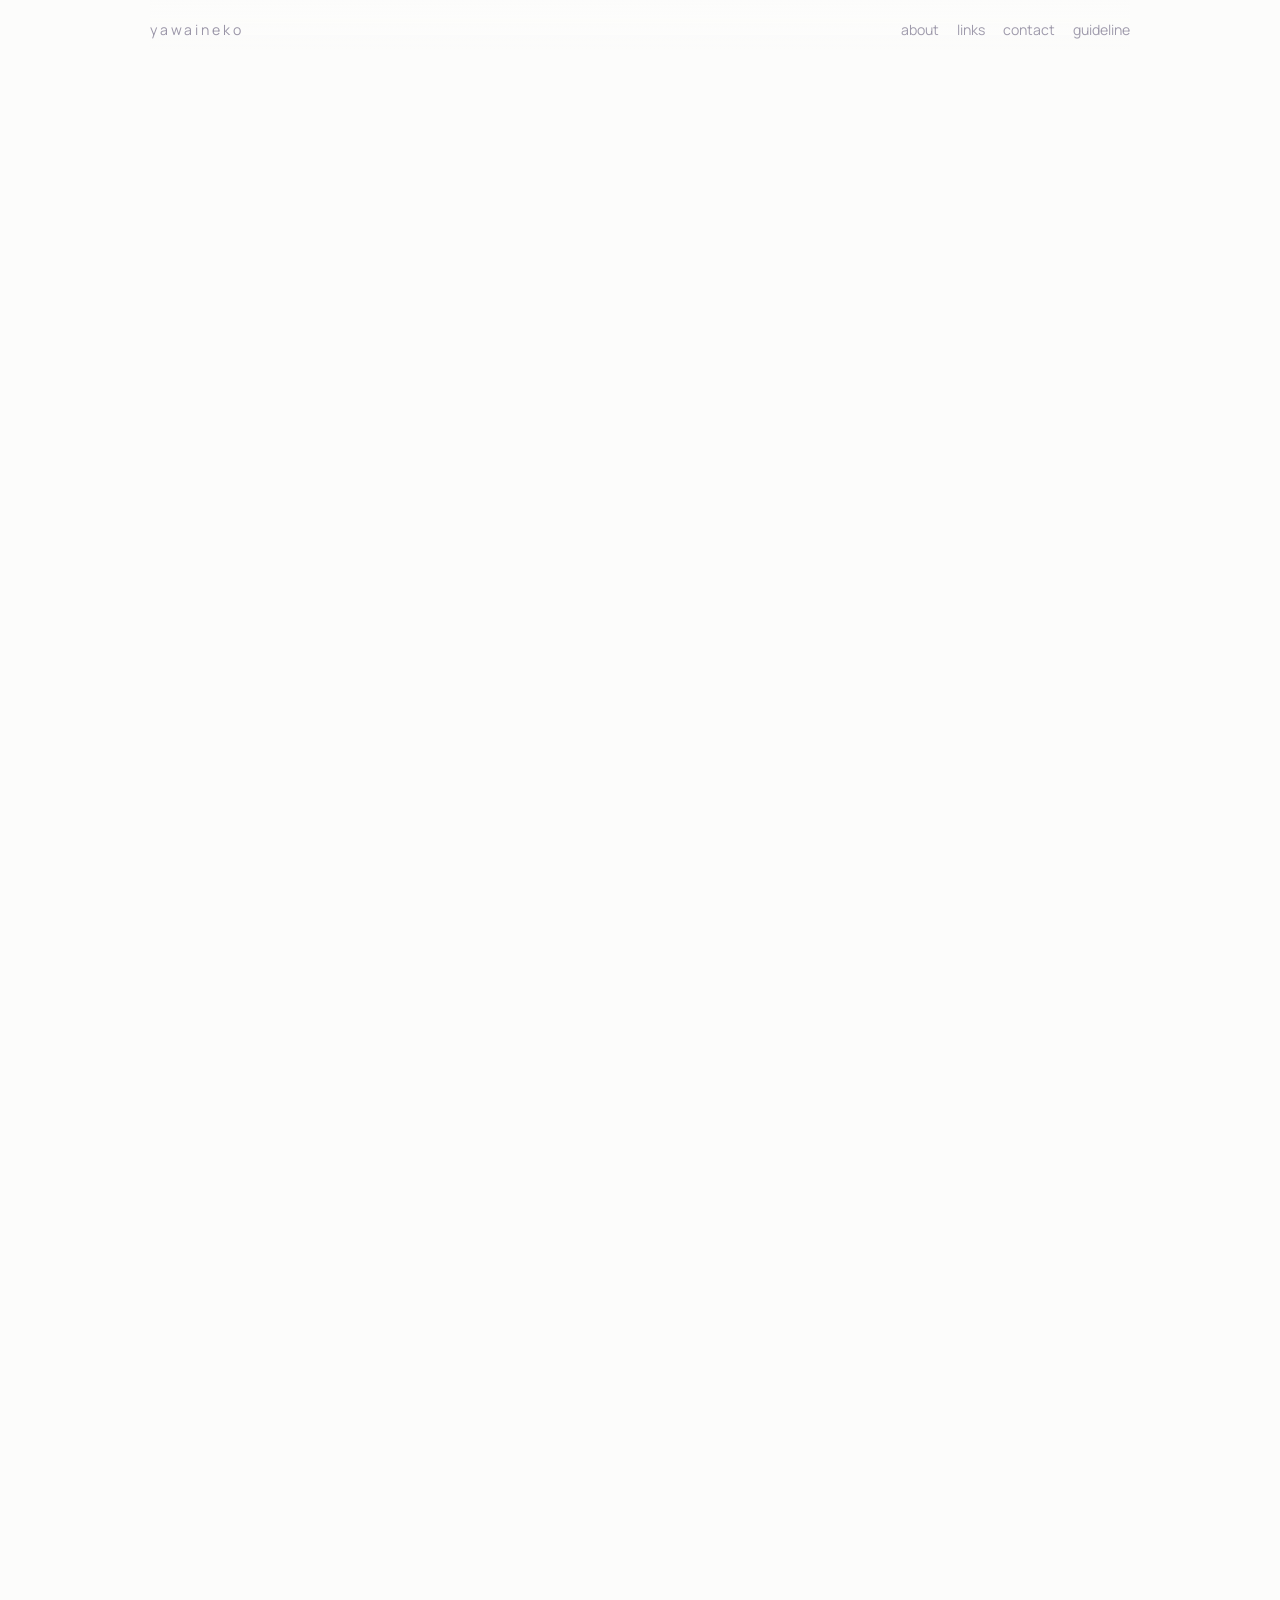
==== index.html @ 75b7432b "Add Google Form contact section" ====
<!DOCTYPE html>
<html lang="ja">
  <head>
    <meta charset="UTF-8" />
    <meta name="viewport" content="width=device-width, initial-scale=1.0" />
    <title>やわいねこ</title>
    <meta
      name="description"
      content="やわいねこの記録を静かにまとめた、白い余白のある個人サイト。"
    />
    <link rel="preconnect" href="https://fonts.googleapis.com" />
    <link rel="preconnect" href="https://fonts.gstatic.com" crossorigin />
    <link
      href="https://fonts.googleapis.com/css2?family=Zen+Old+Mincho:wght@400;500;700&family=Manrope:wght@400;500;700&display=swap"
      rel="stylesheet"
    />
    <link rel="stylesheet" href="styles.css" />
  </head>
  <body>
    <header class="site-header">
      <a class="site-title" href="#top">yawaineko</a>
      <button
        class="menu-toggle"
        type="button"
        aria-expanded="false"
        aria-controls="site-nav"
      >
        menu
      </button>
      <nav id="site-nav" class="site-nav" aria-label="ページ内リンク">
        <a href="#about">about</a>
        <a href="#links">links</a>
        <a href="#contact">contact</a>
        <a href="#guideline">guideline</a>
      </nav>
    </header>

    <main id="top" class="page">
      <section class="hero section">
        <div class="scene-card scene-card-large" data-reveal>
          <img
            class="scene-photo"
            src="assets/scene-vertical.png"
            alt="やわらかな白い庭の風景"
          />
          <div class="scene-overlay"></div>
          <p class="scene-copy scene-copy-main">やわらかなばしょ</p>
        </div>
        <p class="handle" data-reveal>@yawaineko</p>
      </section>

      <section id="about" class="section poem-layout">
        <div class="poem-row poem-row-top" data-reveal>
          <div class="mini-scene mini-scene-left">
            <img
              class="mini-photo"
              src="assets/scene-door.png"
              alt="木漏れ日が差し込む白い壁と扉"
            />
            <div class="mini-overlay"></div>
          </div>
          <p class="poem">
            こもれびがほほえむ ,
            <br />
            そんなばしょ .
          </p>
        </div>

        <div class="poem-row poem-row-bottom" data-reveal>
          <p class="poem">
            わたし , やわいは ,
            <br />
            ここにいます .
          </p>
          <div class="mini-scene mini-scene-right">
            <img
              class="mini-photo"
              src="assets/scene-wide.png"
              alt="木と白い中庭の風景"
            />
            <div class="mini-overlay"></div>
          </div>
        </div>
      </section>

      <section id="links" class="section links-section" data-reveal>
        <div class="link-column">
          <a href="https://x.com/yawaineko" target="_blank" rel="noreferrer">x</a>
          <a href="https://www.youtube.com/@yawaineko" target="_blank" rel="noreferrer">youtube</a>
          <a href="https://instagram.com/yawaineko" target="_blank" rel="noreferrer">instaglam</a>
          <a href="https://yawaineko.booth.pm/" target="_blank" rel="noreferrer">booth</a>
          <a href="https://yawaineko.fanbox.cc/" target="_blank" rel="noreferrer">fanbox</a>
        </div>

        <div class="statement">
          <p>
            いろいろなばしょで , わたしをきろくしていま
            <br />
            す .
          </p>
          <p>
            わたしがわたしを , わすれないように
            <br />
            あなたがわたしを , わすれないように
          </p>
        </div>
      </section>

      <section class="section quote-section" data-reveal>
        <p class="quote">「 こもれびにさく , いちりんのおはな 」</p>
      </section>

      <section id="contact" class="section contact-section" data-reveal>
        <h2 class="section-label">おといあわせ</h2>
        <div class="contact-box">
          <p>
            ご連絡はメールまたは各SNSのDM、または下のフォームからどうぞ.
            <br />
            Google フォームへ移動して、そのまま送信できます.
          </p>
          <a class="contact-link" href="mailto:hello@example.com">hello@example.com</a>
          <a
            class="contact-link contact-form-link"
            href="https://docs.google.com/forms/d/e/1FAIpQLSdICgJAaA1QZFi_UWdiueNDUheqsdkQ6C7CLD-NmZJo9OWObw/viewform"
            target="_blank"
            rel="noreferrer"
          >
            お問い合わせフォームをひらく
          </a>
        </div>
      </section>

      <section id="guideline" class="section guideline-section" data-reveal>
        <h2 class="section-label">がいどらいん</h2>
        <div class="guideline-copy">
          <p>
            ・x , youtube , やわらかなあとりえ等やわいがインタ - ネットに投稿する
            <br />
            写真 , 動画 , イラスト , その他全ての記録は、その場所だけの秘密にしてください .
            <br />
            （ いいもの . x のリポスト , youtube のリンク共有等
            <br />
            だめなもの . 許可なく使用 , 転載 , 加工 , 配布 , ai 学習等 ）
          </p>

          <p>
            ・非営利目的に限り , やわいに関する二次創作ができます .
            <br />
            ただし , 著しくイメージを下げるもの , 公序良俗に反するもの ,
            <br />
            第三者の権利を侵害するもの , 宗教関連 , 政治的関連のもの ,
            <br />
            成人向けのものに関しては公開禁止です .
          </p>
        </div>
        <p class="handle">@yawaineko</p>
      </section>
    </main>

    <script src="script.js"></script>
  </body>
</html>
---- styles.css ----
:root {
  --bg: #fcfcfb;
  --text: #8f8a9e;
  --text-strong: #746f86;
  --line: rgba(143, 138, 158, 0.18);
  --shadow: 0 12px 40px rgba(170, 170, 170, 0.08);
  --sand: #ece9e1;
  --stone: #d8d5cf;
  --soft-green: #aeb9ac;
  --light: rgba(255, 250, 240, 0.85);
  --section-space: 112px;
  --hero-photo-width: 300px;
  --mini-photo-left-width: 250px;
  --mini-photo-right-width: 300px;
  --font-size-ui: 0.88rem;
  --font-size-body: 0.98rem;
  --font-size-title: 1.12rem;
}

* {
  box-sizing: border-box;
}

html {
  scroll-behavior: smooth;
}

body {
  margin: 0;
  background: var(--bg);
  color: var(--text);
  font-family: "Kosugi Maru", sans-serif;
  font-weight: 400;
  -webkit-font-smoothing: antialiased;
  -moz-osx-font-smoothing: grayscale;
  text-rendering: optimizeLegibility;
  font-size: 15px;
}

a {
  color: inherit;
}

.site-header {
  position: sticky;
  top: 0;
  z-index: 20;
  display: flex;
  align-items: center;
  justify-content: space-between;
  gap: 20px;
  width: min(100% - 32px, 980px);
  margin: 0 auto;
  padding: 20px 0 14px;
  background: linear-gradient(180deg, rgba(252, 252, 251, 0.96), rgba(252, 252, 251, 0.72), transparent);
}

.site-title {
  font-family: "Manrope", sans-serif;
  font-size: var(--font-size-ui);
  font-weight: 400;
  letter-spacing: 0.2em;
  text-decoration: none;
  text-transform: lowercase;
  opacity: 0.9;
}

.menu-toggle {
  display: none;
  padding: 8px 12px;
  border: 1px solid var(--line);
  border-radius: 999px;
  background: rgba(255, 255, 255, 0.88);
  color: var(--text-strong);
  font-family: "Manrope", sans-serif;
}

.site-nav {
  display: flex;
  gap: 18px;
  font-family: "Manrope", sans-serif;
  font-size: var(--font-size-ui);
  font-weight: 400;
}

.site-nav a {
  text-decoration: none;
  opacity: 0.86;
}

.site-nav a:hover,
.site-nav a:focus-visible,
.contact-link:hover,
.contact-link:focus-visible,
.link-column a:hover,
.link-column a:focus-visible {
  opacity: 1;
  text-decoration: underline;
  text-underline-offset: 0.18em;
}

.page {
  width: min(100% - 36px, 760px);
  margin: 0 auto;
  padding-bottom: 280px;
}

.section {
  padding: 240px 0;
}

.hero {
  padding-top: 140px;
  text-align: center;
}

.scene-card {
  position: relative;
  overflow: hidden;
  margin: 0 auto;
  background: #f4f4f1;
  box-shadow: var(--shadow);
}

.scene-card-large {
  width: min(100%, var(--hero-photo-width));
  aspect-ratio: 3 / 5;
}

.scene-photo,
.mini-photo {
  display: block;
  width: 100%;
  height: 100%;
  object-fit: cover;
  object-position: center;
  filter: saturate(0.92) brightness(1.04);
}

.scene-photo {
  object-position: center top;
}

.scene-overlay,
.mini-overlay {
  position: absolute;
  inset: 0;
  pointer-events: none;
  background:
    linear-gradient(180deg, rgba(255, 255, 255, 0.1), rgba(255, 255, 255, 0.02) 38%, rgba(255, 255, 255, 0.12) 100%),
    radial-gradient(circle at 50% 14%, rgba(255, 255, 255, 0.34), transparent 32%);
}

.scene-copy {
  position: absolute;
  margin: 0;
  color: #6f6a7d;
  letter-spacing: 0.08em;
  text-shadow: 0 2px 18px rgba(255, 255, 255, 0.9);
}

.scene-copy-main {
  top: 24%;
  left: 50%;
  transform: translate(-50%, -50%);
  font-size: 1rem;
  white-space: nowrap;
}

.handle {
  margin: 12px 0 0;
  font-family: "Manrope", sans-serif;
  font-size: 0.82rem;
  color: #9a93ab;
  text-align: center;
}

.poem-layout {
  display: grid;
  gap: 260px;
}

.poem-row {
  display: grid;
  align-items: center;
}

.poem-row-top {
  grid-template-columns: 430px 1fr;
  gap: 26px;
  justify-content: start;
}

.poem-row-bottom {
  grid-template-columns: 1fr 430px;
  gap: 34px;
  justify-content: end;
}

.poem {
  margin: 0;
  text-align: center;
  font-size: 1.16rem;
  line-height: 1.95;
  color: var(--text-strong);
  white-space: nowrap;
}

.poem-row-top .poem {
  align-self: start;
  padding-top: 8px;
}

.poem-row-bottom .poem {
  justify-self: center;
}

.mini-scene {
  position: relative;
  overflow: hidden;
  min-height: 230px;
  background: #f5f5f3;
  box-shadow: var(--shadow);
}

.mini-scene-left {
  width: 430px;
  min-height: 255px;
}

.mini-scene-right {
  width: 430px;
  min-height: 250px;
  justify-self: start;
}

.mini-photo {
  position: absolute;
  inset: 0;
}

.mini-scene-left .mini-photo {
  object-position: center;
}

.mini-scene-right .mini-photo {
  object-position: center 42%;
}

.links-section {
  text-align: center;
}

.link-column {
  display: inline-grid;
  gap: 18px;
  margin-bottom: 240px;
}

.link-column a {
  font-size: 1rem;
  font-weight: 400;
  line-height: 1.4;
  text-decoration: underline;
  text-underline-offset: 0.16em;
}

.statement {
  display: grid;
  gap: 156px;
  justify-items: center;
}

.statement p,
.quote,
.section-label,
.guideline-copy,
.contact-box {
  color: var(--text-strong);
}

.statement p {
  margin: 0;
  font-size: 1rem;
  font-weight: 400;
  line-height: 1.86;
  text-align: center;
}

.quote-section {
  min-height: 680px;
  display: grid;
  place-items: center;
}

.quote {
  margin: 0;
  font-size: 1rem;
  font-weight: 400;
  text-align: center;
}

.contact-section,
.guideline-section {
  text-align: center;
}

.section-label {
  margin: 0 0 120px;
  font-size: 1rem;
  font-weight: 400;
}

.contact-box {
  display: grid;
  gap: 52px;
  max-width: 420px;
  margin: 0 auto;
  font-size: var(--font-size-body);
  line-height: 2;
}

.contact-link {
  font-family: "Manrope", sans-serif;
  font-size: 0.88rem;
  font-weight: 400;
}

.contact-form-link {
  display: inline-block;
  text-decoration: underline;
  text-underline-offset: 0.18em;
}

.guideline-copy {
  max-width: 680px;
  margin: 0 auto 280px;
  font-size: var(--font-size-body);
  line-height: 1.82;
  text-align: center;
  opacity: 0.92;
}

.guideline-copy p {
  margin: 0 0 82px;
}

[data-reveal] {
  opacity: 0;
  transform: translateY(22px);
  transition: opacity 560ms ease, transform 560ms ease;
}

[data-reveal].is-visible {
  opacity: 1;
  transform: translateY(0);
}

@media (max-width: 760px) {
  :root {
    --section-space: 78px;
    --hero-photo-width: 270px;
    --mini-photo-left-width: 240px;
    --mini-photo-right-width: 280px;
  }

  .site-header {
    width: min(100% - 24px, 980px);
    padding-top: 14px;
  }

  .menu-toggle {
    display: inline-flex;
    align-items: center;
    justify-content: center;
  }

  .site-nav {
    position: absolute;
    top: calc(100% - 4px);
    right: 0;
    display: none;
    min-width: 180px;
    padding: 14px;
    border: 1px solid var(--line);
    border-radius: 18px;
    background: rgba(255, 255, 255, 0.95);
    box-shadow: var(--shadow);
    flex-direction: column;
    text-align: right;
  }

  .site-nav.is-open {
    display: flex;
  }

  .page {
    width: min(100% - 24px, 500px);
  }

  .section {
    padding: 180px 0;
  }

  .poem-row,
  .poem-row-top,
  .poem-row-bottom {
    grid-template-columns: 1fr;
    justify-items: center;
  }

  .poem-row-top,
  .poem-row-bottom {
    gap: 96px;
  }

  .poem {
    font-size: var(--font-size-title);
    line-height: 1.96;
    white-space: normal;
  }

  .poem-row-top,
  .poem-row-bottom {
    grid-template-columns: 1fr;
    justify-content: center;
  }

  .mini-scene-left,
  .mini-scene-right {
    width: min(100%, 340px);
    min-height: 210px;
  }

  .mini-scene-right {
    justify-self: center;
  }

  .guideline-copy {
    max-width: 520px;
    font-size: var(--font-size-body);
    line-height: 1.9;
  }

  .link-column {
    margin-bottom: 180px;
  }
}
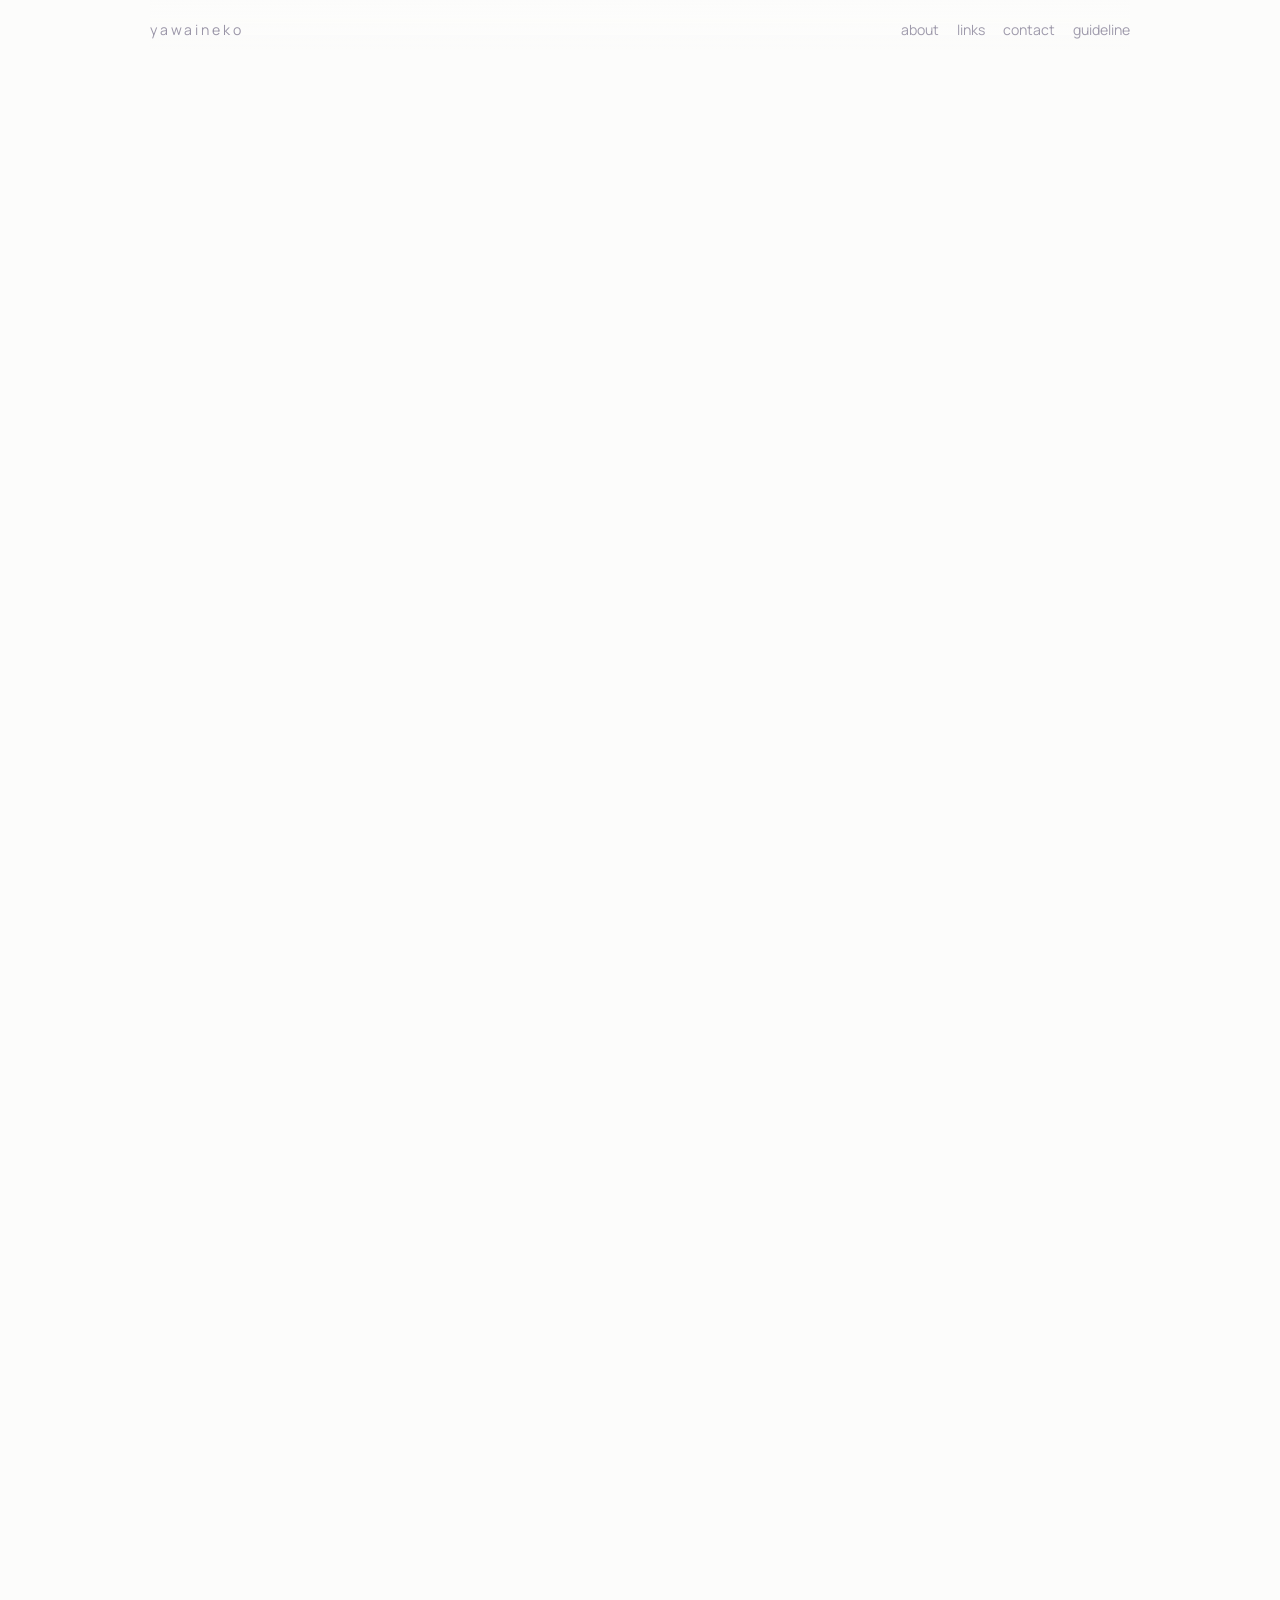
==== commit 8362ca80: "Update contact copy" ====
--- a/index.html
+++ b/index.html
@@ -114,18 +114,15 @@
         <h2 class="section-label">おといあわせ</h2>
         <div class="contact-box">
           <p>
-            ご連絡はメールまたは各SNSのDM、または下のフォームからどうぞ.
-            <br />
-            Google フォームへ移動して、そのまま送信できます.
+            おしごとのごいらい , ごそうだんは , 下のgoogle フォ - ムに入力 , 送信をおねがいします .
           </p>
-          <a class="contact-link" href="mailto:hello@example.com">hello@example.com</a>
           <a
             class="contact-link contact-form-link"
             href="https://docs.google.com/forms/d/e/1FAIpQLSdICgJAaA1QZFi_UWdiueNDUheqsdkQ6C7CLD-NmZJo9OWObw/viewform"
             target="_blank"
             rel="noreferrer"
           >
-            お問い合わせフォームをひらく
+            おといあわせはこちら
           </a>
         </div>
       </section>
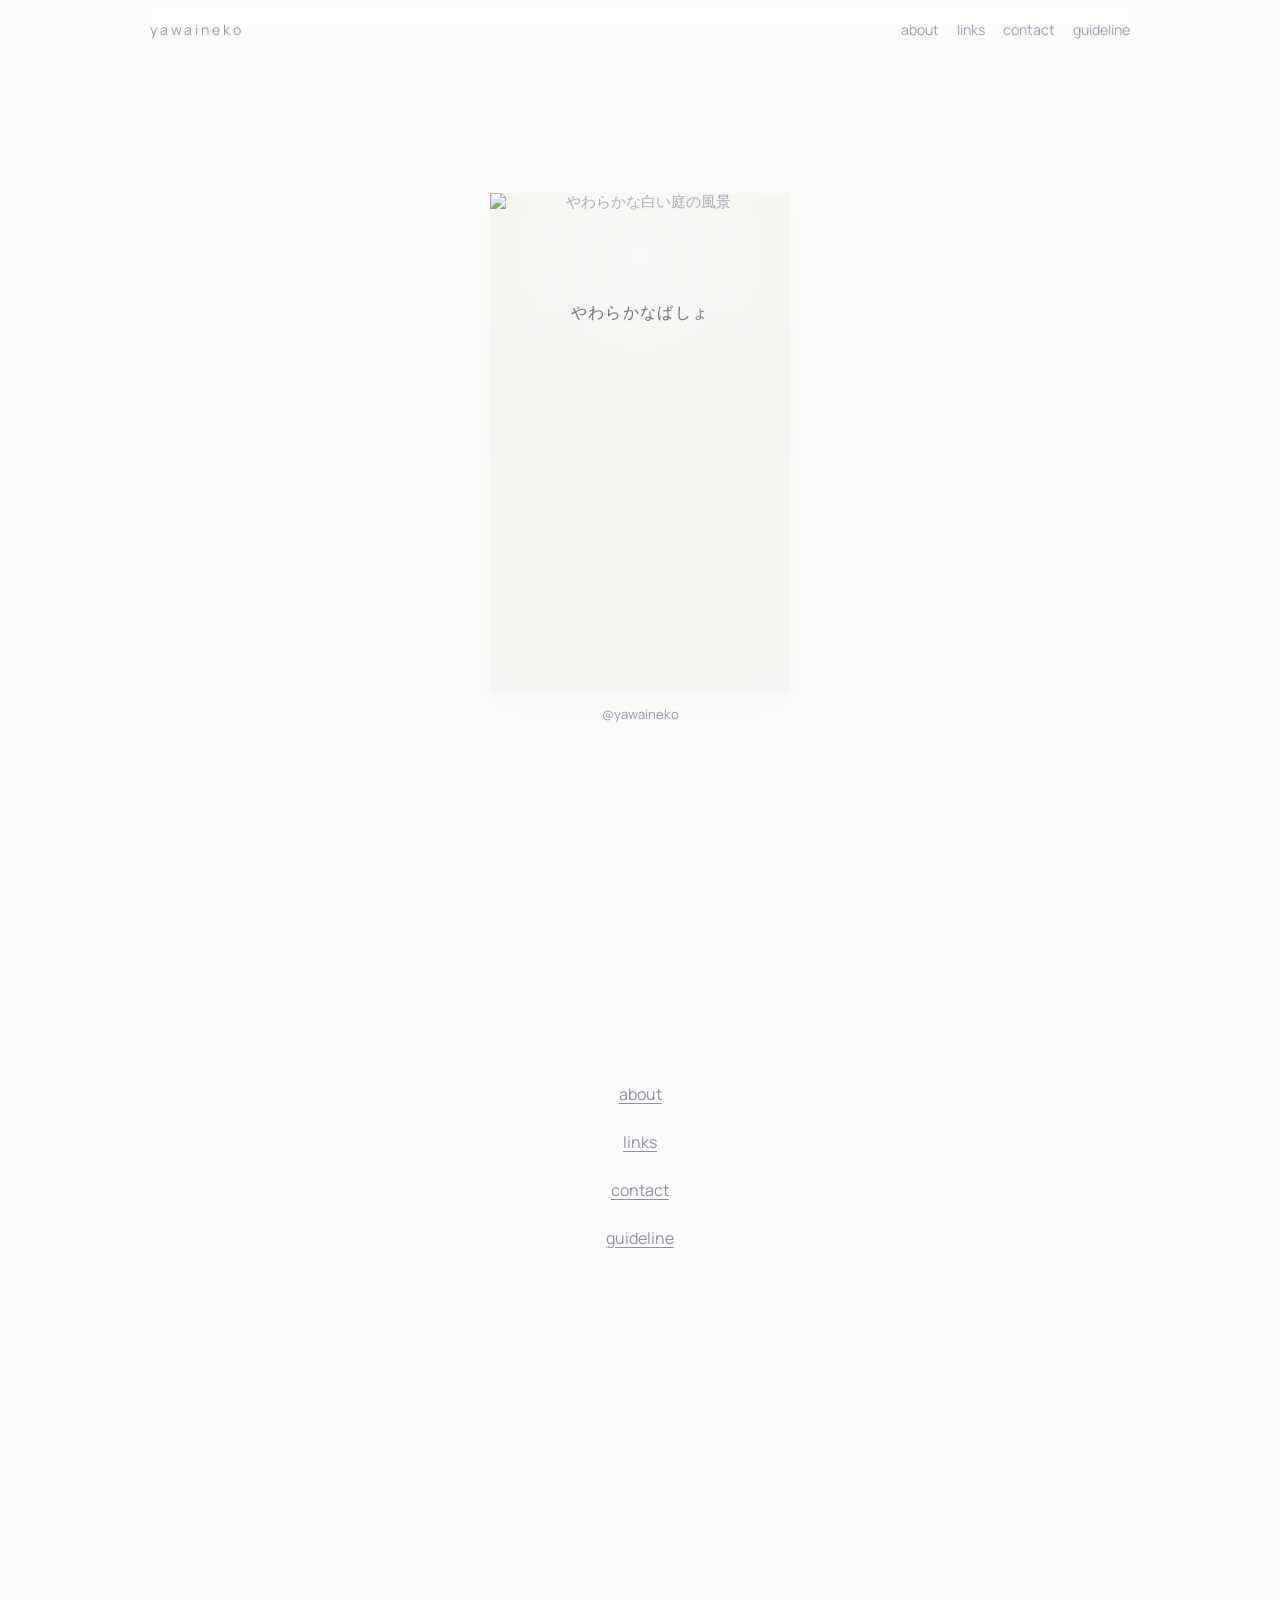
==== commit a0219945: "Use clean URLs for subpages" ====
--- a/index.html
+++ b/index.html
@@ -3,7 +3,7 @@
   <head>
     <meta charset="UTF-8" />
     <meta name="viewport" content="width=device-width, initial-scale=1.0" />
-    <title>やわいねこ</title>
+    <title>やわらかなばしょ</title>
     <meta
       name="description"
       content="やわいねこの記録を静かにまとめた、白い余白のある個人サイト。"
@@ -11,14 +11,14 @@
     <link rel="preconnect" href="https://fonts.googleapis.com" />
     <link rel="preconnect" href="https://fonts.gstatic.com" crossorigin />
     <link
-      href="https://fonts.googleapis.com/css2?family=Zen+Old+Mincho:wght@400;500;700&family=Manrope:wght@400;500;700&display=swap"
+      href="https://fonts.googleapis.com/css2?family=Kosugi+Maru&family=Manrope:wght@400;500;700&display=swap"
       rel="stylesheet"
     />
     <link rel="stylesheet" href="styles.css" />
   </head>
   <body>
     <header class="site-header">
-      <a class="site-title" href="#top">yawaineko</a>
+      <a class="site-title" href="/">yawaineko</a>
       <button
         class="menu-toggle"
         type="button"
@@ -28,14 +28,14 @@
         menu
       </button>
       <nav id="site-nav" class="site-nav" aria-label="ページ内リンク">
-        <a href="#about">about</a>
-        <a href="#links">links</a>
-        <a href="#contact">contact</a>
-        <a href="#guideline">guideline</a>
+        <a href="/about/">about</a>
+        <a href="/links/">links</a>
+        <a href="/contact/">contact</a>
+        <a href="/guideline/">guideline</a>
       </nav>
     </header>
 
-    <main id="top" class="page">
+    <main class="page home-page">
       <section class="hero section">
         <div class="scene-card scene-card-large" data-reveal>
           <img
@@ -49,108 +49,13 @@
         <p class="handle" data-reveal>@yawaineko</p>
       </section>
 
-      <section id="about" class="section poem-layout">
-        <div class="poem-row poem-row-top" data-reveal>
-          <div class="mini-scene mini-scene-left">
-            <img
-              class="mini-photo"
-              src="assets/scene-door.png"
-              alt="木漏れ日が差し込む白い壁と扉"
-            />
-            <div class="mini-overlay"></div>
-          </div>
-          <p class="poem">
-            こもれびがほほえむ ,
-            <br />
-            そんなばしょ .
-          </p>
+      <section class="section home-links" data-reveal>
+        <div class="portal-list">
+          <a class="portal-link" href="/about/">about</a>
+          <a class="portal-link" href="/links/">links</a>
+          <a class="portal-link" href="/contact/">contact</a>
+          <a class="portal-link" href="/guideline/">guideline</a>
         </div>
-
-        <div class="poem-row poem-row-bottom" data-reveal>
-          <p class="poem">
-            わたし , やわいは ,
-            <br />
-            ここにいます .
-          </p>
-          <div class="mini-scene mini-scene-right">
-            <img
-              class="mini-photo"
-              src="assets/scene-wide.png"
-              alt="木と白い中庭の風景"
-            />
-            <div class="mini-overlay"></div>
-          </div>
-        </div>
-      </section>
-
-      <section id="links" class="section links-section" data-reveal>
-        <div class="link-column">
-          <a href="https://x.com/yawaineko" target="_blank" rel="noreferrer">x</a>
-          <a href="https://www.youtube.com/@yawaineko" target="_blank" rel="noreferrer">youtube</a>
-          <a href="https://instagram.com/yawaineko" target="_blank" rel="noreferrer">instaglam</a>
-          <a href="https://yawaineko.booth.pm/" target="_blank" rel="noreferrer">booth</a>
-          <a href="https://yawaineko.fanbox.cc/" target="_blank" rel="noreferrer">fanbox</a>
-        </div>
-
-        <div class="statement">
-          <p>
-            いろいろなばしょで , わたしをきろくしていま
-            <br />
-            す .
-          </p>
-          <p>
-            わたしがわたしを , わすれないように
-            <br />
-            あなたがわたしを , わすれないように
-          </p>
-        </div>
-      </section>
-
-      <section class="section quote-section" data-reveal>
-        <p class="quote">「 こもれびにさく , いちりんのおはな 」</p>
-      </section>
-
-      <section id="contact" class="section contact-section" data-reveal>
-        <h2 class="section-label">おといあわせ</h2>
-        <div class="contact-box">
-          <p>
-            おしごとのごいらい , ごそうだんは , 下のgoogle フォ - ムに入力 , 送信をおねがいします .
-          </p>
-          <a
-            class="contact-link contact-form-link"
-            href="https://docs.google.com/forms/d/e/1FAIpQLSdICgJAaA1QZFi_UWdiueNDUheqsdkQ6C7CLD-NmZJo9OWObw/viewform"
-            target="_blank"
-            rel="noreferrer"
-          >
-            おといあわせはこちら
-          </a>
-        </div>
-      </section>
-
-      <section id="guideline" class="section guideline-section" data-reveal>
-        <h2 class="section-label">がいどらいん</h2>
-        <div class="guideline-copy">
-          <p>
-            ・x , youtube , やわらかなあとりえ等やわいがインタ - ネットに投稿する
-            <br />
-            写真 , 動画 , イラスト , その他全ての記録は、その場所だけの秘密にしてください .
-            <br />
-            （ いいもの . x のリポスト , youtube のリンク共有等
-            <br />
-            だめなもの . 許可なく使用 , 転載 , 加工 , 配布 , ai 学習等 ）
-          </p>
-
-          <p>
-            ・非営利目的に限り , やわいに関する二次創作ができます .
-            <br />
-            ただし , 著しくイメージを下げるもの , 公序良俗に反するもの ,
-            <br />
-            第三者の権利を侵害するもの , 宗教関連 , 政治的関連のもの ,
-            <br />
-            成人向けのものに関しては公開禁止です .
-          </p>
-        </div>
-        <p class="handle">@yawaineko</p>
       </section>
     </main>
 
--- a/styles.css
+++ b/styles.css
@@ -88,6 +88,12 @@
   opacity: 0.86;
 }
 
+.site-nav a.is-active {
+  opacity: 1;
+  text-decoration: underline;
+  text-underline-offset: 0.18em;
+}
+
 .site-nav a:hover,
 .site-nav a:focus-visible,
 .contact-link:hover,
@@ -105,6 +111,10 @@
   padding-bottom: 280px;
 }
 
+.home-page {
+  min-height: 100vh;
+}
+
 .section {
   padding: 240px 0;
 }
@@ -112,6 +122,11 @@
 .hero {
   padding-top: 140px;
   text-align: center;
+}
+
+.home-links {
+  padding-top: 120px;
+  padding-bottom: 120px;
 }
 
 .scene-card {
@@ -159,6 +174,31 @@
   text-shadow: 0 2px 18px rgba(255, 255, 255, 0.9);
 }
 
+.text-fade {
+  opacity: 0;
+  transform: translateY(10px);
+  filter: blur(3px);
+  transition:
+    opacity 900ms ease,
+    transform 900ms ease,
+    filter 900ms ease;
+  transition-delay: 180ms;
+}
+
+.text-fade.is-visible {
+  opacity: 1;
+  transform: translateY(0);
+  filter: blur(0);
+}
+
+.scene-copy-main.text-fade {
+  transform: translate(-50%, -50%);
+}
+
+.scene-copy-main.text-fade.is-visible {
+  transform: translate(-50%, -50%);
+}
+
 .scene-copy-main {
   top: 24%;
   left: 50%;
@@ -265,6 +305,19 @@
   text-underline-offset: 0.16em;
 }
 
+.portal-list {
+  display: grid;
+  gap: 26px;
+  justify-items: center;
+}
+
+.portal-link {
+  font-family: "Manrope", sans-serif;
+  font-size: 1rem;
+  text-decoration: underline;
+  text-underline-offset: 0.18em;
+}
+
 .statement {
   display: grid;
   gap: 156px;
@@ -291,6 +344,15 @@
   min-height: 680px;
   display: grid;
   place-items: center;
+}
+
+.subpage-intro {
+  padding-top: 140px;
+  padding-bottom: 80px;
+}
+
+.subpage-section {
+  padding-top: 40px;
 }
 
 .quote {
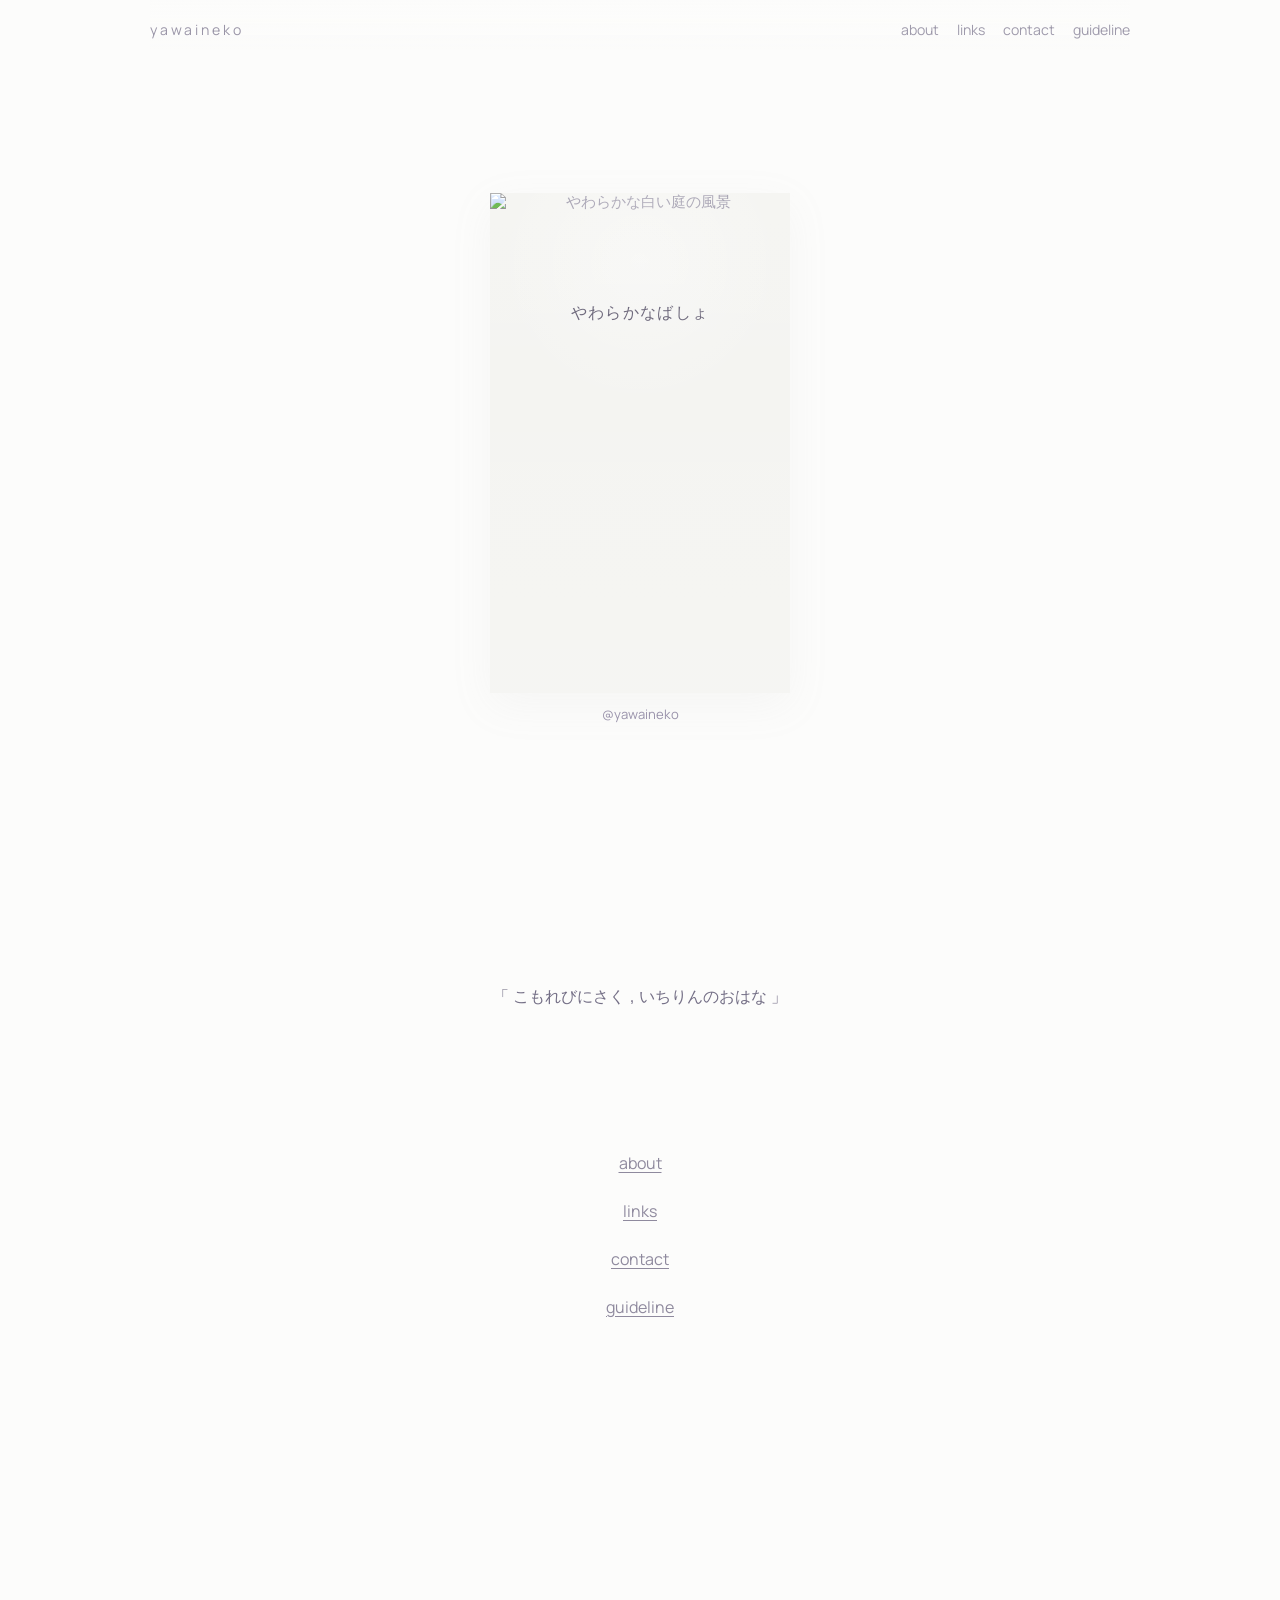
==== commit 401c6216: "Add quote to home page" ====
--- a/index.html
+++ b/index.html
@@ -6,7 +6,7 @@
     <title>やわらかなばしょ</title>
     <meta
       name="description"
-      content="やわいねこの記録を静かにまとめた、白い余白のある個人サイト。"
+      content="やわらかなばしょへ , あなたと ."
     />
     <link rel="preconnect" href="https://fonts.googleapis.com" />
     <link rel="preconnect" href="https://fonts.gstatic.com" crossorigin />
@@ -49,6 +49,10 @@
         <p class="handle" data-reveal>@yawaineko</p>
       </section>
 
+      <section class="section home-quote" data-reveal>
+        <p class="quote">「 こもれびにさく , いちりんのおはな 」</p>
+      </section>
+
       <section class="section home-links" data-reveal>
         <div class="portal-list">
           <a class="portal-link" href="/about/">about</a>
--- a/styles.css
+++ b/styles.css
@@ -129,6 +129,11 @@
   padding-bottom: 120px;
 }
 
+.home-quote {
+  padding-top: 24px;
+  padding-bottom: 24px;
+}
+
 .scene-card {
   position: relative;
   overflow: hidden;
